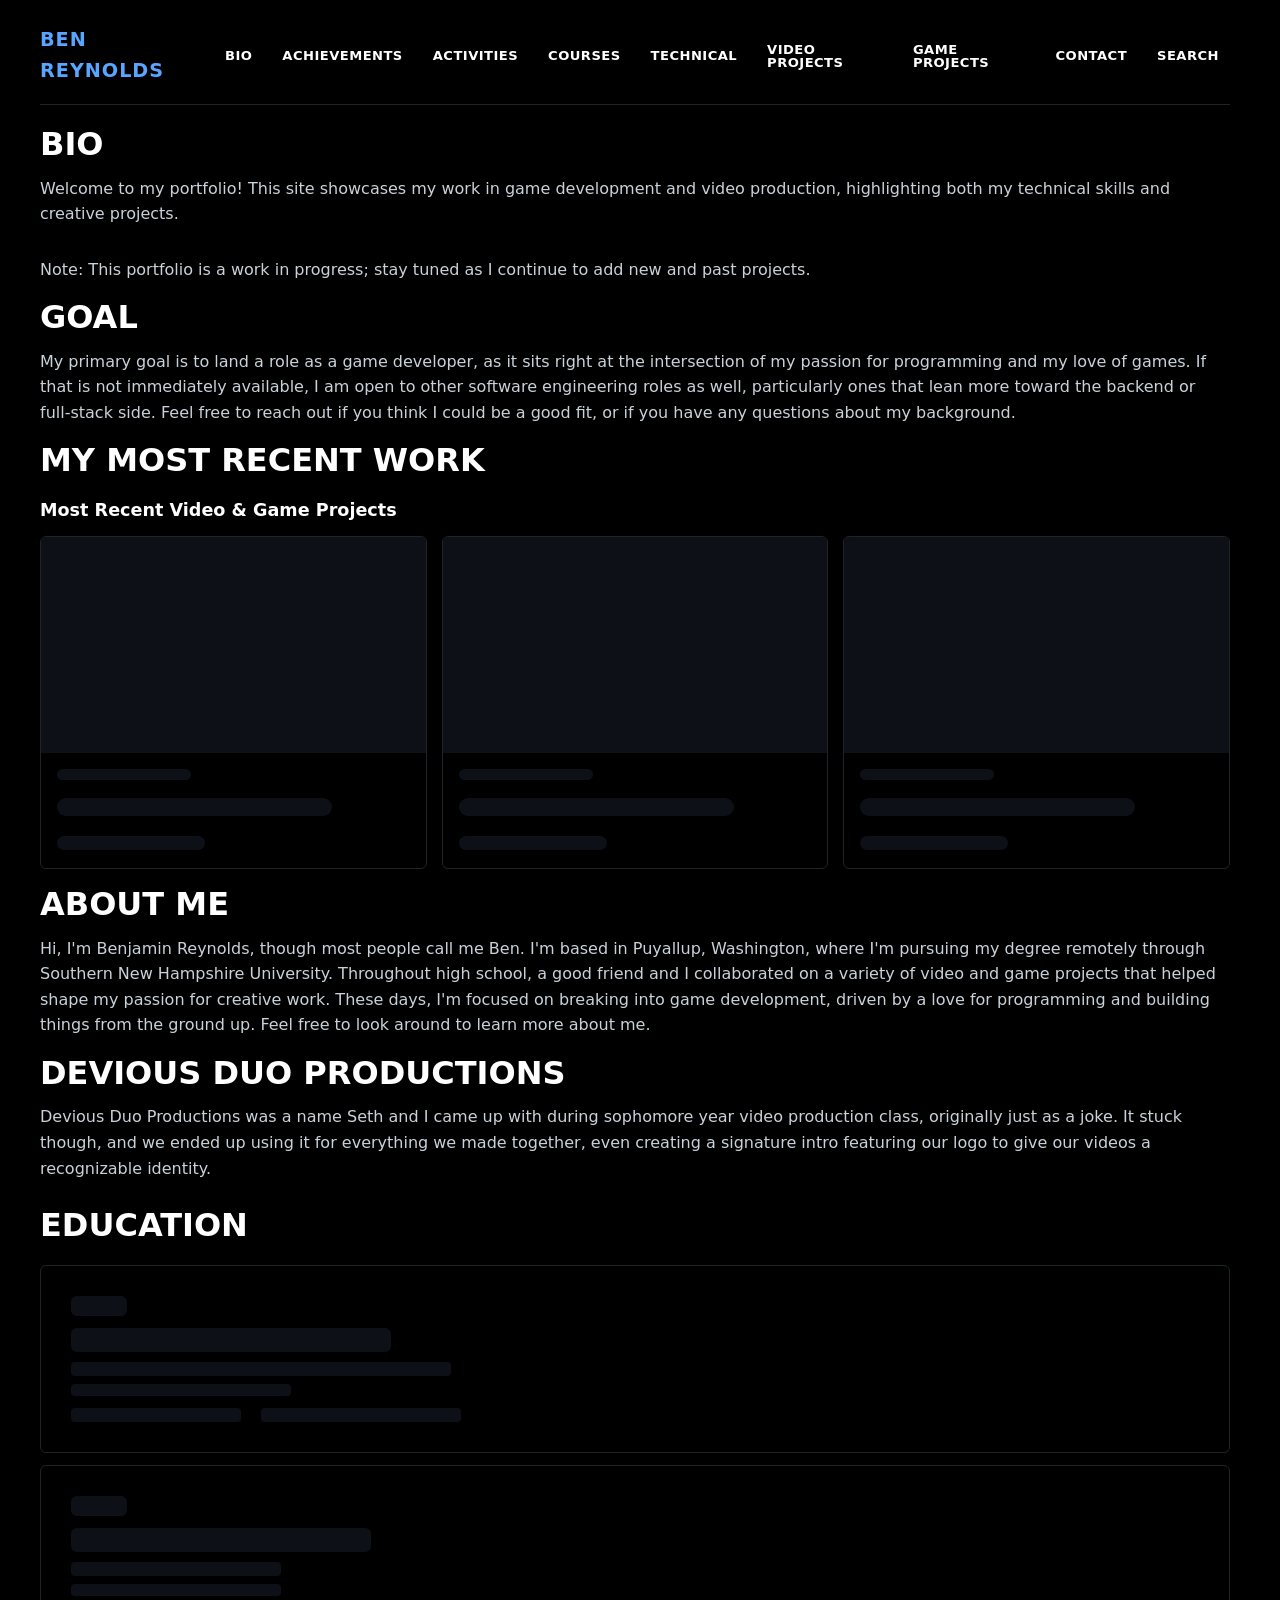
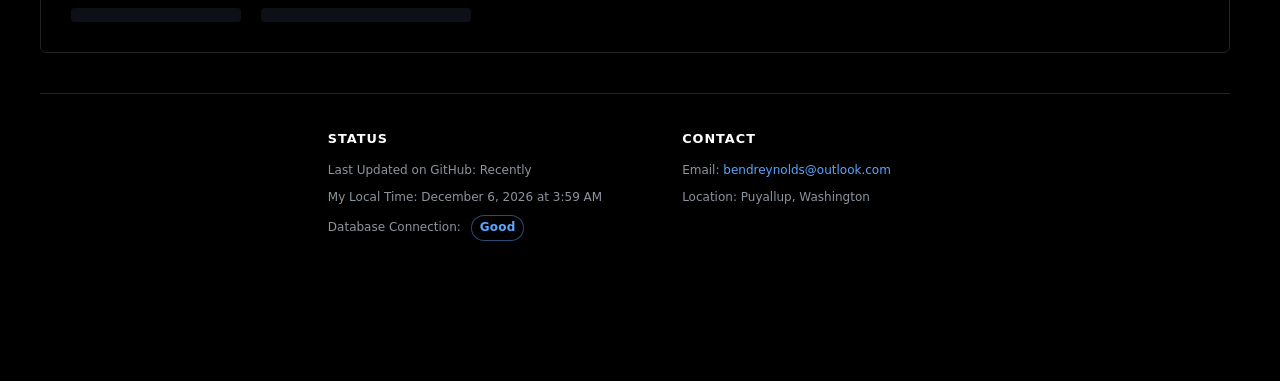
==== achievements/index.html @ b5552f8b "Initial commit for devious-duo-productions" ====
<!DOCTYPE html>
<html lang="en">

<head>
    <meta charset="UTF-8">
    <meta name="viewport" content="width=device-width, initial-scale=1.0">
    <base href="../">
    <title>Benjamin Reynolds - Portfolio</title>
    <meta name="description" content="Benjamin Reynolds - Game Developer & Technical Artist Portfolio showcasing games, videos, technical projects, and achievements.">
    <meta property="og:title" content="Benjamin Reynolds - Portfolio">
    <meta property="og:description" content="Game Developer & Technical Artist Portfolio showcasing games, videos, technical projects, and achievements.">
    <meta property="og:type" content="website">
    <meta name="twitter:card" content="summary_large_image">
    <link rel="icon" type="image/svg+xml" href="favicon.svg">
    <link rel="dns-prefetch" href="https://docs.google.com">
    <link rel="dns-prefetch" href="https://api.github.com">
    <link rel="preconnect" href="https://docs.google.com">
    <link rel="preconnect" href="https://api.github.com">
    <link rel="preconnect" href="https://drive.google.com">
    <link rel="preconnect" href="https://i.ytimg.com">
    <link rel="stylesheet" href="css/combined.min.css">
    <script type="application/ld+json">
    {
        "@context": "https://schema.org",
        "@type": "Person",
        "name": "Benjamin Reynolds",
        "alternateName": "Ben Reynolds",
        "jobTitle": "Game Developer & Technical Artist",
        "url": "https://warning676.github.io/resume/",
        "sameAs": []
    }
    </script>
</head>

<body>
    <header id="shared-header"></header>

    <div id="global-search-modal" class="search-modal">
        <div class="search-modal-content">
            <div class="search-header">
                <div class="search-container">
                    <input type="text" id="global-search-input" class="custom-input" placeholder="Search projects, skills, achievements, activities, courses..." autofocus>
                    <button id="global-search-clear" class="input-clear-button close-button" aria-label="Clear search">
                        <svg xmlns="http://www.w3.org/2000/svg" width="18" height="18" viewBox="0 0 24 24" fill="none" stroke="currentColor" stroke-width="2" stroke-linecap="round" stroke-linejoin="round" class="lucide lucide-x"><path d="M18 6 6 18"/><path d="m6 6 12 12"/></svg>
                    </button>
                </div>
                <button class="search-close-btn">&times;</button>
            </div>
            <div class="search-type-filters" role="group" aria-label="Include in results">
                <span class="search-type-filters-label">INCLUDE:</span>
                <label class="search-type-filter-item">
                    <input type="checkbox" class="global-search-type-filter" value="all" checked>
                    <span class="search-type-filter-text">All</span>
                </label>
                <label class="search-type-filter-item">
                    <input type="checkbox" class="global-search-type-filter" value="achievement" checked>
                    <span class="search-type-filter-text">Achievements</span>
                </label>
                <label class="search-type-filter-item">
                    <input type="checkbox" class="global-search-type-filter" value="activity" checked>
                    <span class="search-type-filter-text">Activities</span>
                </label>
                <label class="search-type-filter-item">
                    <input type="checkbox" class="global-search-type-filter" value="skill" checked>
                    <span class="search-type-filter-text">Skills</span>
                </label>
                <label class="search-type-filter-item">
                    <input type="checkbox" class="global-search-type-filter" value="course" checked>
                    <span class="search-type-filter-text">Courses</span>
                </label>
                <label class="search-type-filter-item">
                    <input type="checkbox" class="global-search-type-filter" value="project" checked>
                    <span class="search-type-filter-text">Projects</span>
                </label>
                <label class="search-type-filter-item">
                    <input type="checkbox" class="global-search-type-filter" value="video" checked>
                    <span class="search-type-filter-text">Videos</span>
                </label>
                <label class="search-type-filter-item">
                    <input type="checkbox" class="global-search-type-filter" value="game" checked>
                    <span class="search-type-filter-text">Games</span>
                </label>
            </div>
            <div id="search-results" class="search-results"></div>
        </div>
    </div>

    <main id="page-root"></main>

    <footer id="shared-footer" class="page-footer"></footer>

    <script src="js/bundle.min.js" defer></script>
</body>

</html>
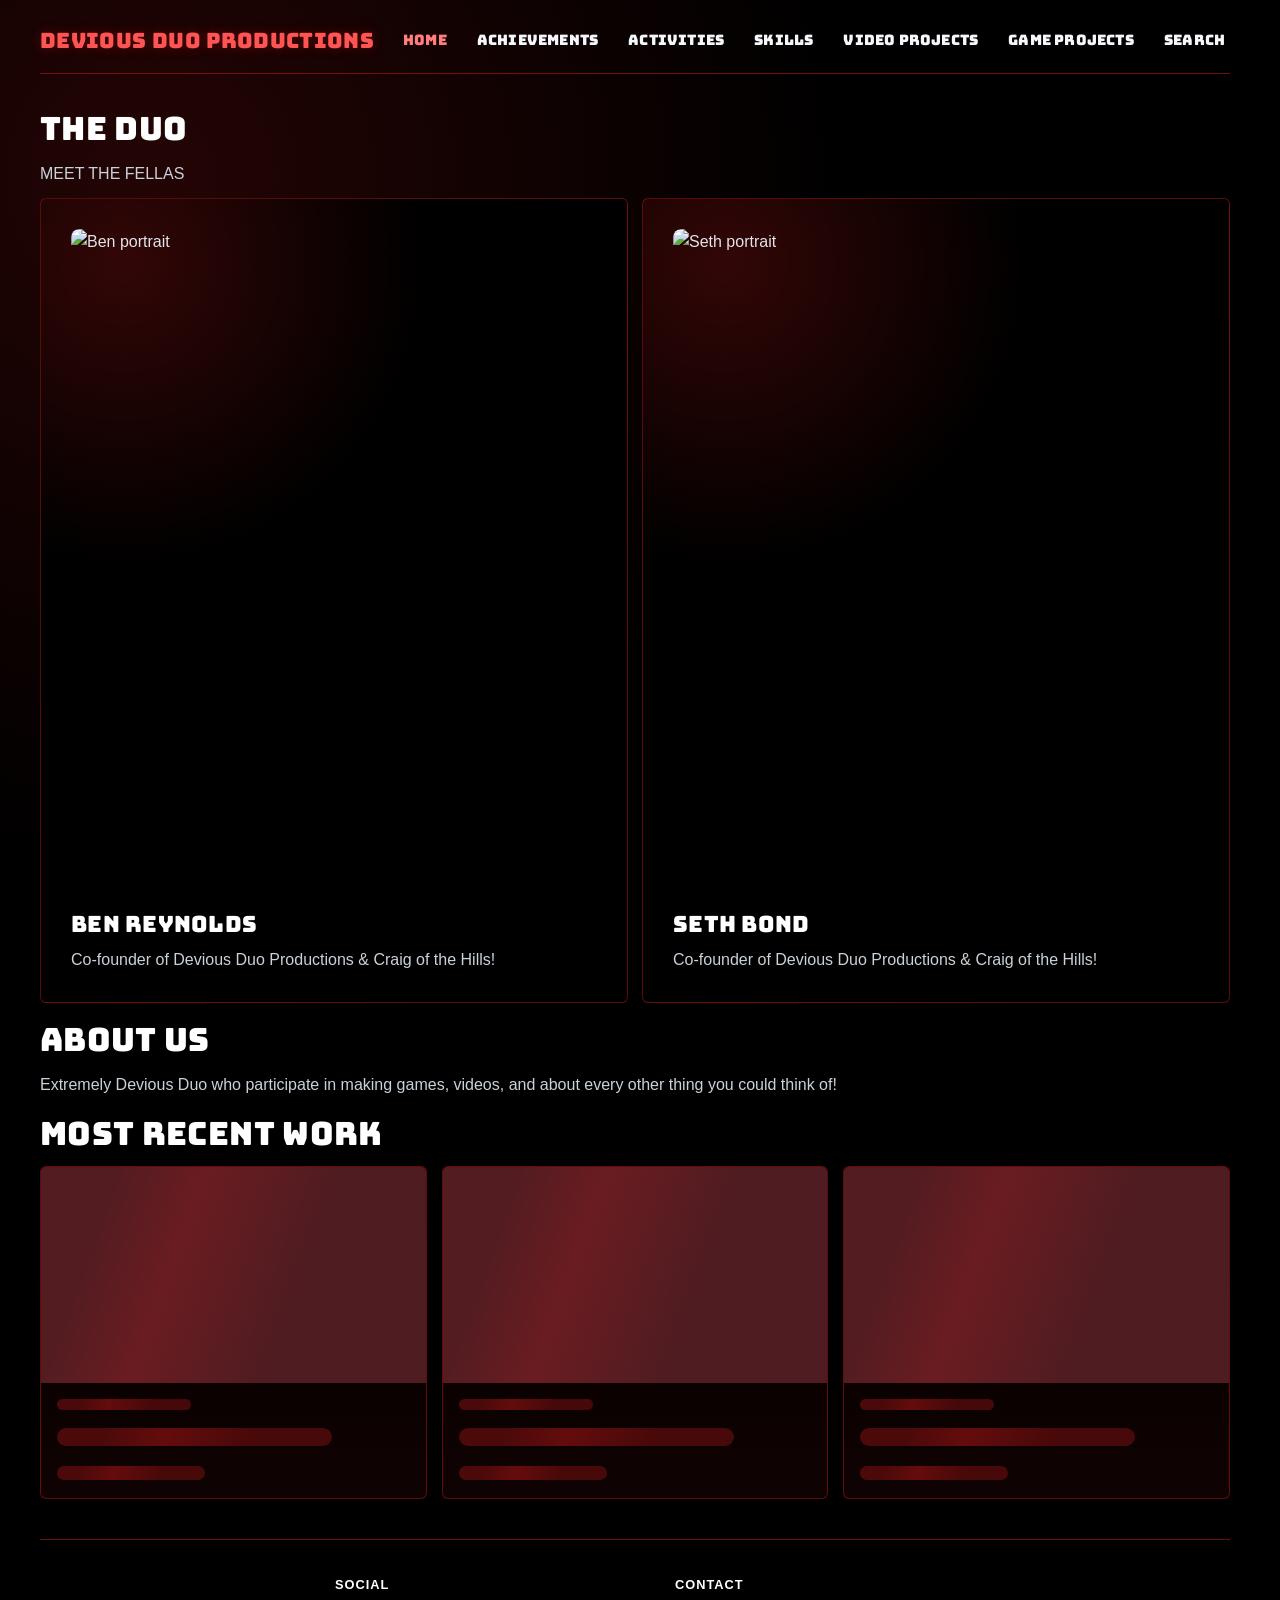
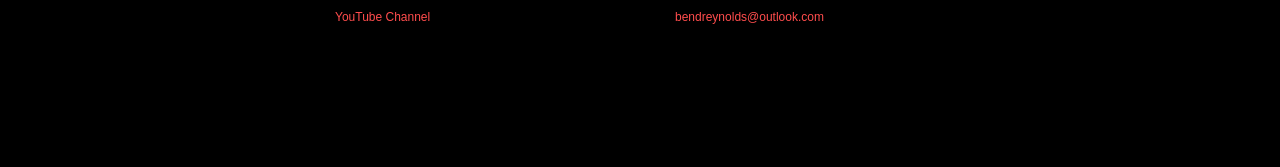
==== commit cbb80e36: "Initial changes -- more to come" ====
--- a/achievements/index.html
+++ b/achievements/index.html
@@ -5,28 +5,23 @@
     <meta charset="UTF-8">
     <meta name="viewport" content="width=device-width, initial-scale=1.0">
     <base href="../">
-    <title>Benjamin Reynolds - Portfolio</title>
-    <meta name="description" content="Benjamin Reynolds - Game Developer & Technical Artist Portfolio showcasing games, videos, technical projects, and achievements.">
-    <meta property="og:title" content="Benjamin Reynolds - Portfolio">
-    <meta property="og:description" content="Game Developer & Technical Artist Portfolio showcasing games, videos, technical projects, and achievements.">
+    <title>Devious Duo Productions</title>
+    <meta name="description" content="Devious Duo Productions showcase for video projects, game prototypes, and studio highlights.">
+    <meta property="og:title" content="Devious Duo Productions">
+    <meta property="og:description" content="Devious Duo Productions showcase for video projects, game prototypes, and studio highlights.">
     <meta property="og:type" content="website">
     <meta name="twitter:card" content="summary_large_image">
+    <link rel="preconnect" href="https://fonts.googleapis.com">
+    <link rel="preconnect" href="https://fonts.gstatic.com" crossorigin>
+    <link href="https://fonts.googleapis.com/css2?family=Bungee&display=swap" rel="stylesheet">
     <link rel="icon" type="image/svg+xml" href="favicon.svg">
-    <link rel="dns-prefetch" href="https://docs.google.com">
-    <link rel="dns-prefetch" href="https://api.github.com">
-    <link rel="preconnect" href="https://docs.google.com">
-    <link rel="preconnect" href="https://api.github.com">
-    <link rel="preconnect" href="https://drive.google.com">
-    <link rel="preconnect" href="https://i.ytimg.com">
     <link rel="stylesheet" href="css/combined.min.css">
     <script type="application/ld+json">
     {
         "@context": "https://schema.org",
-        "@type": "Person",
-        "name": "Benjamin Reynolds",
-        "alternateName": "Ben Reynolds",
-        "jobTitle": "Game Developer & Technical Artist",
-        "url": "https://warning676.github.io/resume/",
+        "@type": "Organization",
+        "name": "Devious Duo Productions",
+        "url": "https://deviousduoproductions.com",
         "sameAs": []
     }
     </script>
@@ -39,7 +34,7 @@
         <div class="search-modal-content">
             <div class="search-header">
                 <div class="search-container">
-                    <input type="text" id="global-search-input" class="custom-input" placeholder="Search projects, skills, achievements, activities, courses..." autofocus>
+                    <input type="text" id="global-search-input" class="custom-input" placeholder="Search projects, skills, achievements, activities..." autofocus>
                     <button id="global-search-clear" class="input-clear-button close-button" aria-label="Clear search">
                         <svg xmlns="http://www.w3.org/2000/svg" width="18" height="18" viewBox="0 0 24 24" fill="none" stroke="currentColor" stroke-width="2" stroke-linecap="round" stroke-linejoin="round" class="lucide lucide-x"><path d="M18 6 6 18"/><path d="m6 6 12 12"/></svg>
                     </button>
@@ -64,15 +59,7 @@
                     <input type="checkbox" class="global-search-type-filter" value="skill" checked>
                     <span class="search-type-filter-text">Skills</span>
                 </label>
-                <label class="search-type-filter-item">
-                    <input type="checkbox" class="global-search-type-filter" value="course" checked>
-                    <span class="search-type-filter-text">Courses</span>
-                </label>
-                <label class="search-type-filter-item">
-                    <input type="checkbox" class="global-search-type-filter" value="project" checked>
-                    <span class="search-type-filter-text">Projects</span>
-                </label>
-                <label class="search-type-filter-item">
+<label class="search-type-filter-item">
                     <input type="checkbox" class="global-search-type-filter" value="video" checked>
                     <span class="search-type-filter-text">Videos</span>
                 </label>
@@ -94,3 +81,5 @@
 
 </html>
 
+
+
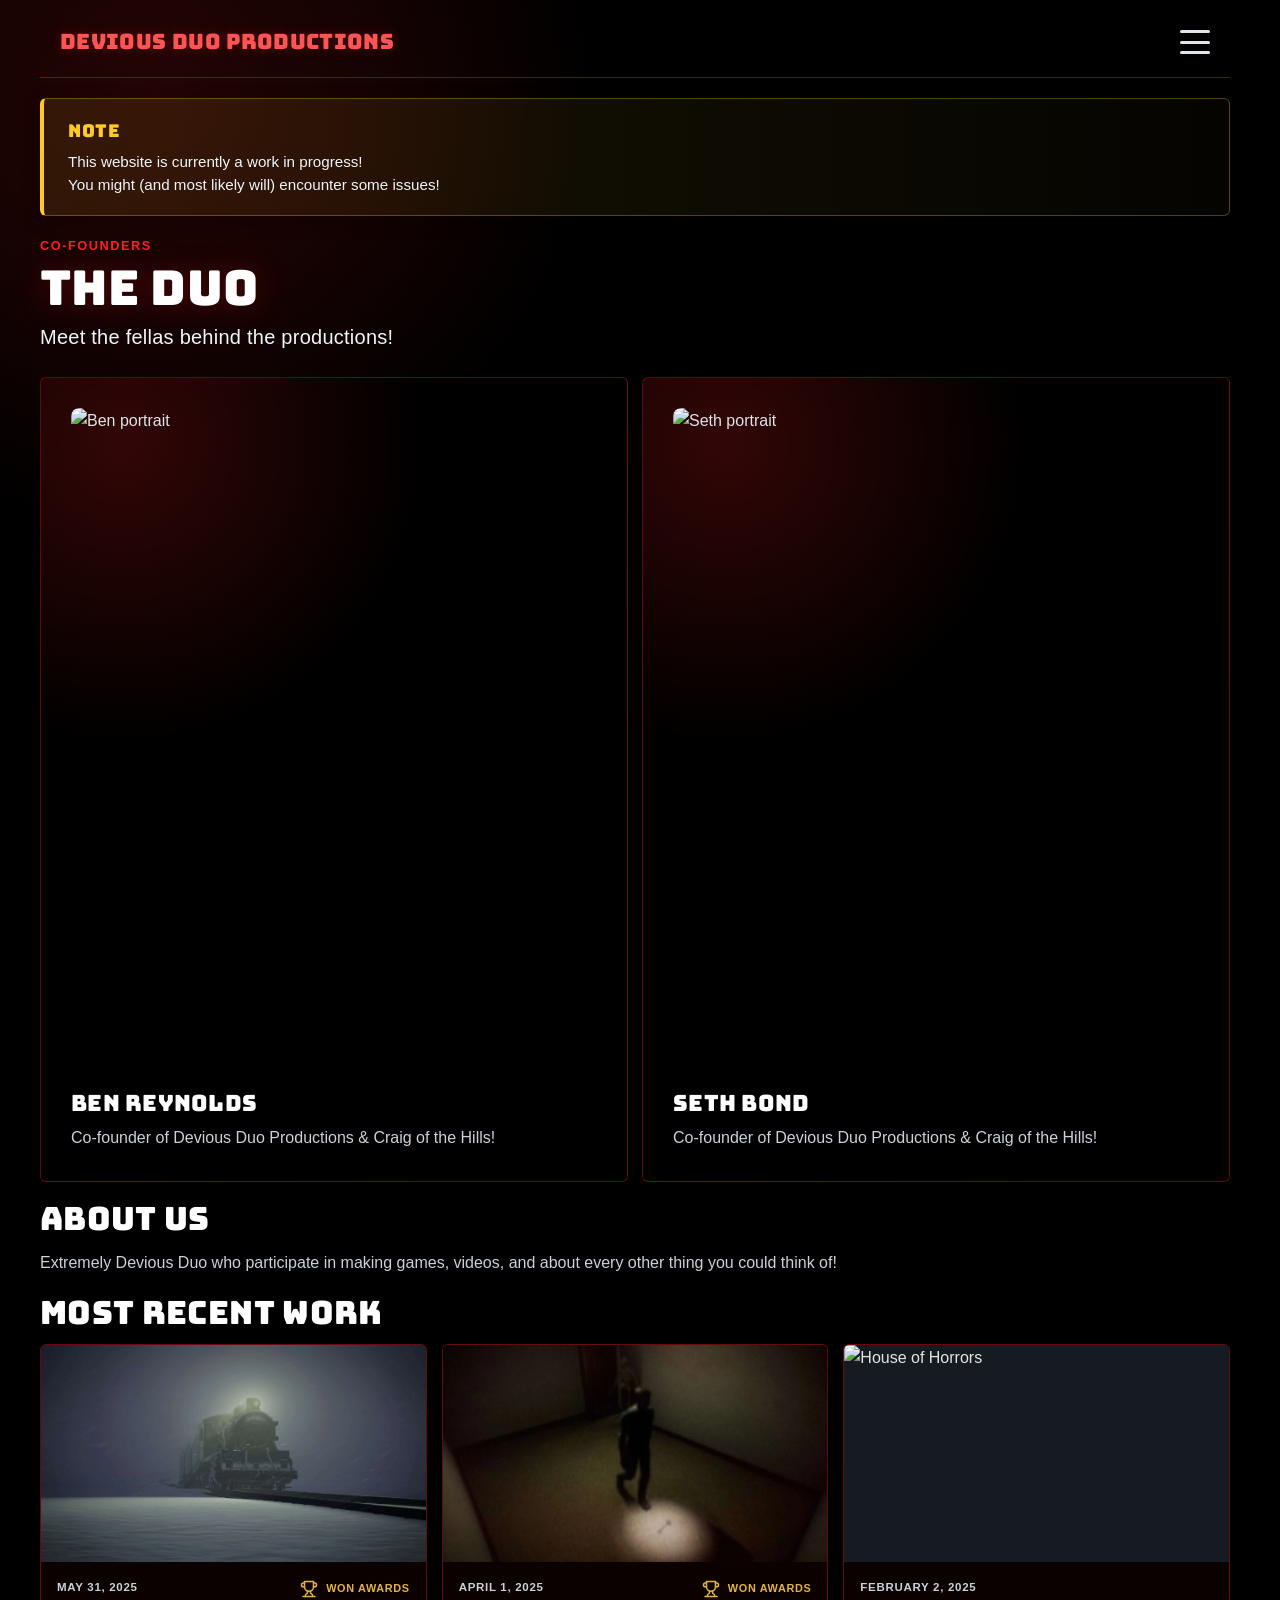
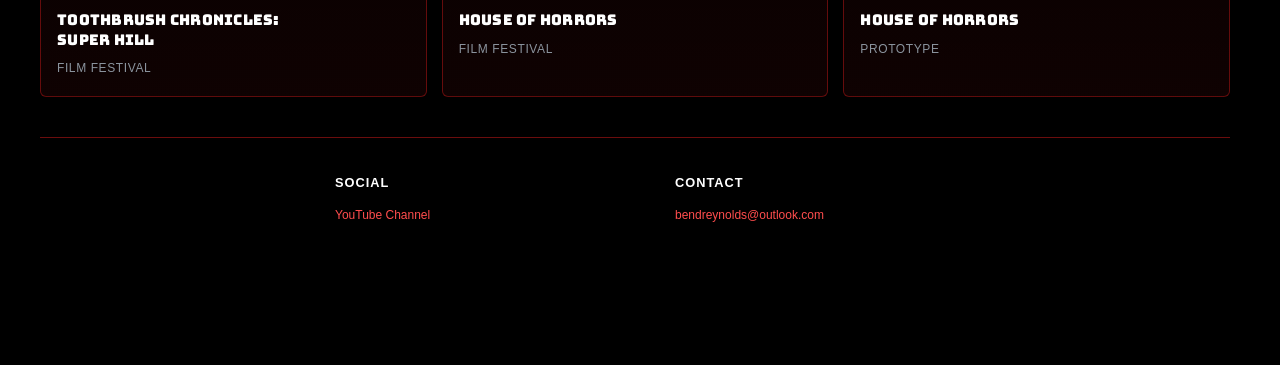
==== commit 18facb03: "Fix for images issue" ====
--- a/achievements/index.html
+++ b/achievements/index.html
@@ -14,7 +14,7 @@
     <link rel="preconnect" href="https://fonts.googleapis.com">
     <link rel="preconnect" href="https://fonts.gstatic.com" crossorigin>
     <link href="https://fonts.googleapis.com/css2?family=Bungee&display=swap" rel="stylesheet">
-    <link rel="icon" type="image/svg+xml" href="favicon.svg">
+    <link rel="icon" type="image/svg+xml" href="images/logo/devious-duo-productions.svg">
     <link rel="stylesheet" href="css/combined.min.css">
     <script type="application/ld+json">
     {
